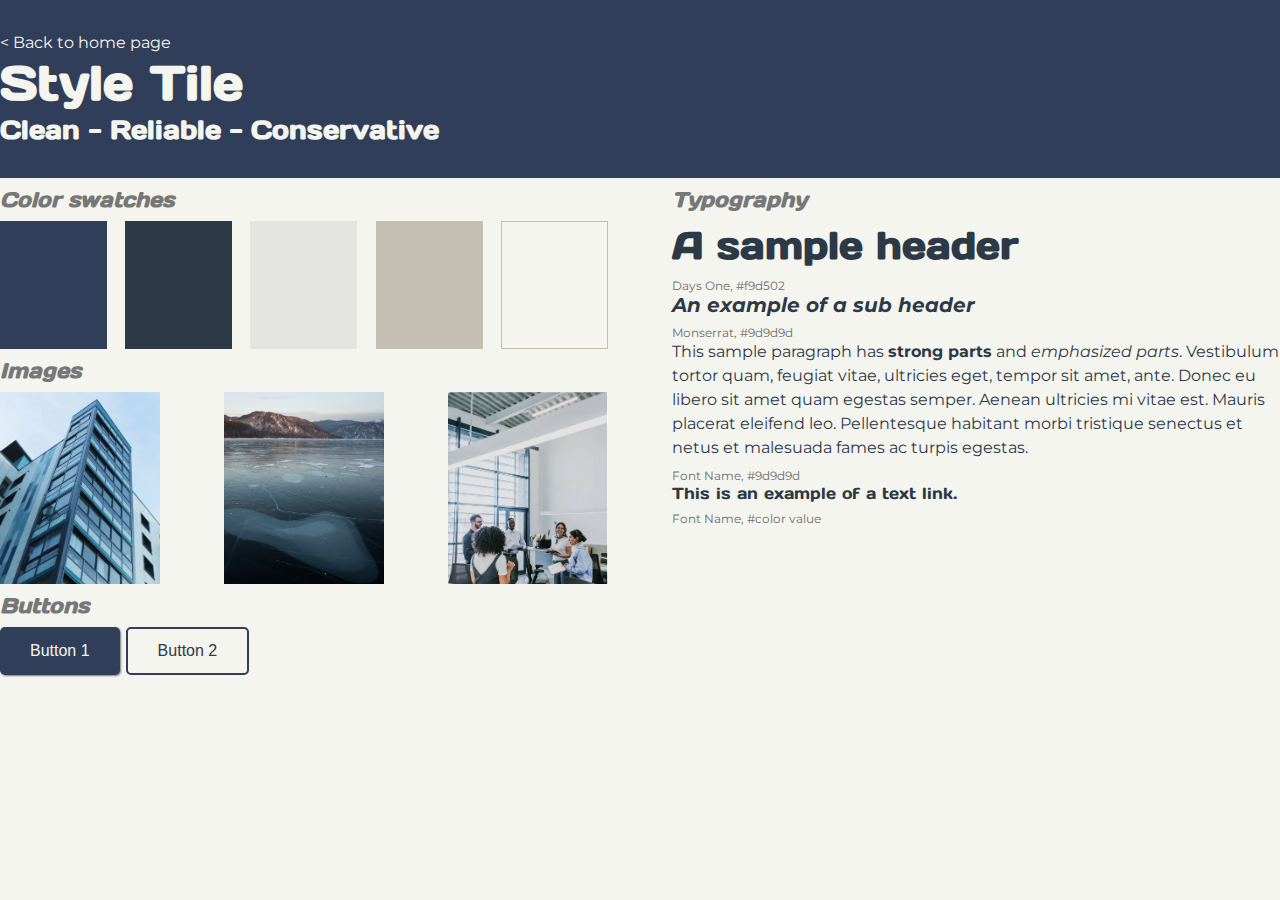
==== reliable-style-tile.html @ 51edc598 "first commit" ====
<!DOCTYPE html>
<html>
  <head>
    <meta charset="UTF-8" />
    <meta name="viewport" content="width=device-width" />
    <title>Style Tiles with CSS</title>
    <link rel="stylesheet" href="css/reliable-style.css" />
  </head>

  <body>
    <div class="full-width header-wrapper">
      <header>
        <a href="index.html"> < Back to home page </a>
        <h1>Style Tile</h1>
        <h2>Clean - Reliable - Conservative</h2>
      </header>
    </div>

    <main>
      <div class="column">
        <section class="swatches">
          <h3 class="section-heading">Color swatches</h3>
          <ul class="swatchgrid">
            <li class="color-swatch-1"></li>
            <li class="color-swatch-2"></li>
            <li class="color-swatch-3"></li>
            <li class="color-swatch-4"></li>
            <li class="color-swatch-5"></li>
          </ul>
        </section>
        <section class="textures">
          <h3 class="section-heading">Images</h3>
          <ul class="swatchgrid">
            <li class="texture-swatch-1"></li>
            <li class="texture-swatch-2"></li>
            <li class="texture-swatch-3"></li>
          </ul>
        </section>
        <section class="buttons">
          <h3 class="section-heading">Buttons</h3>
          <div>
            <button type="button" class="primary-button">Button 1</button>
            <button type="button" class="secondary-button">Button 2</button>
          </div>
        </section>
      </div>
      <!-- end .column -->

      <div class="column">
        <section class="typography-main">
          <h3 class="section-heading">Typography</h3>
          <h1 class="h1-sample">A sample header</h1>
          <p class="font-details-h1">
            <span class="font-name">Days One</span>,
            <span class="font-color">#f9d502</span>
          </p>
          <h2 class="h2-sample">An example of a sub header</h2>
          <p class="font-details-h2">
            <span class="font-name">Monserrat</span>,
            <span class="font-color">#9d9d9d</span>
          </p>
          <p class="typography-sample">
            This sample paragraph has <strong>strong parts</strong> and
            <em>emphasized parts</em>. Vestibulum tortor quam, feugiat vitae,
            ultricies eget, tempor sit amet, ante. Donec eu libero sit amet quam
            egestas semper. Aenean ultricies mi vitae est. Mauris placerat
            eleifend leo. Pellentesque habitant morbi tristique senectus et
            netus et malesuada fames ac turpis egestas.
          </p>
          <p class="font-details-p">
            <span class="font-name">Font Name</span>,
            <span class="font-color">#9d9d9d</span>
          </p>
          <a href="#" class="typography-sample"
            >This is an example of a text link.</a
          >
          <p class="font-details-a">
            <span class="font-name">Font Name</span>,
            <span class="font-color">#color value</span>
          </p>
        </section>
      </div>
      <!-- end .column -->
    </main>
  </body>
</html>
---- css/reliable-style.css ----
@import url("https://fonts.googleapis.com/css2?family=Days+One&family=Montserrat&display=swap");
@import url("https://fonts.googleapis.com/css2?family=Days+One&display=swap");

:root {
  --primary-blue: #313e59;
  --blue2: #2e3948;
  --secondary-beige: #c5beb3;
  --beige-light: #f4f5ee;
  --grey: #e4e5e0;

  --primary-font: "Days One", sans-serif;
  --secondary-font: "Montserrat", sans-serif;
}

* {
  box-sizing: border-box;
  margin: 0;
  padding: 0;
}

html {
  font-size: 100%;
  font-family: var(--primary-font);
}

body {
  background-color: var(--beige-light);
}

header,
main {
  max-width: 1300px;
  margin: 0 auto;
  padding: calc(2 * var(--white-space));
}

ul li {
  list-style: none;
}

.secondary-button {
  display: inline-block;
  padding: 13px 30px;
  font-size: 16px;
  border: none;
  background-color: var(--beige-light);
  border: 2px solid var(--primary-blue);
  outline: var(--primary-blue);
  color: var(--blue2);
  text-align: center;
  border-radius: 5px;
  cursor: pointer;
}

.secondary-button:hover {
  background-color: var(--primary-blue); /* Change to your preferred color */
  color: var(--beige-light);
}

.secondary-button:active {
  transform: scale(0.95);
}

.primary-button {
  display: inline-block;
  padding: 15px 30px;
  font-size: 16px;
  border: none;
  background-color: var(--primary-blue); /* Change to your preferred color */
  color: var(--beige-light);
  text-align: center;
  border-radius: 5px;
  cursor: pointer;
  box-shadow: 1px 1px 2px rgba(0, 0, 0, 0.5);
}

.primary-button:hover {
  background-color: var(--blue2);
}

.primary-button:active {
  transform: scale(0.95);
}

header a {
  font-family: var(--secondary-font);
  color: var(--beige-light);
  text-decoration: none;
  color: inherit;
}

.full-width {
  padding-top: 2rem;
  padding-bottom: 2rem;
  background: var(--primary-blue);
  width: 100%;
  color: var(--beige-light);
}

.header-wrapper h1 {
  font-size: 3rem;
  font-weight: bold;
}

.header-wrapper h2 {
  font-size: 1.6em;
}

.section-heading {
  font-style: italic;
  font-size: 1.3rem;
  color: #777;
  margin: 0.5rem 0;
}

ul {
  display: flex;
  justify-content: space-between;
}

.swatches li {
  margin-right: 5vw;
  height: 15vw;
  width: 20%;
}

ul li:last-child {
  margin-right: 0;
}

.color-swatch-1 {
  background-color: var(--primary-blue);
}

.color-swatch-2 {
  background-color: var(--blue2);
}

.color-swatch-4 {
  background-color: var(--secondary-beige);
}

.color-swatch-5 {
  background-color: var(--beige-light);
  border: 1px solid var(--secondary-beige);
}

.color-swatch-3 {
  background-color: var(--grey);
}

.textures li {
  height: 30vw;
  width: 40%;
  margin-right: 5vw;
}

.texture-swatch-1 {
  background: url(../assets/reliable1.png) no-repeat;
  background-size: 200%;
}

.texture-swatch-2 {
  background: url(../assets/reliable2.png) center no-repeat;
  background-size: 120%;
}

.texture-swatch-3 {
  background: url(../assets/reliable3.png) no-repeat;
  background-size: 100%;
}

.typography-main {
  color: var(--blue2);
}

.h1-sample {
  font-size: 2.4rem;
  font-weight: bold;
  color: var(--yellow);
}

.h2-sample {
  font-family: var(--secondary-font);
  font-style: italic;
  font-size: 1.25rem;
  color: var(--grey50);
}

p.typography-sample {
  font-family: var(--secondary-font);
  line-height: 1.5;
  max-width: 960px;
}

strong {
  font-weight: bold;
}

em {
  font-style: italic;
}

.column a {
  font-family: var(--primary-font);
  color: var(--blue2);
  text-decoration: none;
}

.column a:hover {
  color: var(--primary-blue);
}

p[class*="font-details-"] {
  margin-top: 0.5rem;
  margin-bottom: calc(2 * var(--white-space));
  font-size: 0.75rem;
  font-family: var(--secondary-font);
  color: #6f6f6f;
}


@media (min-width: 800px) {
  main {
    display: grid;
    grid-template-columns: 1fr 1fr;
    grid-gap: 4rem;
  }

  .swatches li {
    margin-right: 3%;
    height: 10vw;
    width: 20%;
  }

  .textures li {
    height: 15vw;
  }
}

@media (min-width: 900px) {
  .adjectives ul {
    flex-direction: row;
  }
}

/* Color Theme Swatches in Hex */
.Bright-Colours-for-a-Clean-City-1-hex {
  color: #3a558c;
}
.Bright-Colours-for-a-Clean-City-2-hex {
  color: #f2a71b;
}
.Bright-Colours-for-a-Clean-City-3-hex {
  color: #f28f16;
}
.Bright-Colours-for-a-Clean-City-4-hex {
  color: #f2c48d;
}
.Bright-Colours-for-a-Clean-City-5-hex {
  color: #8c391b;
}
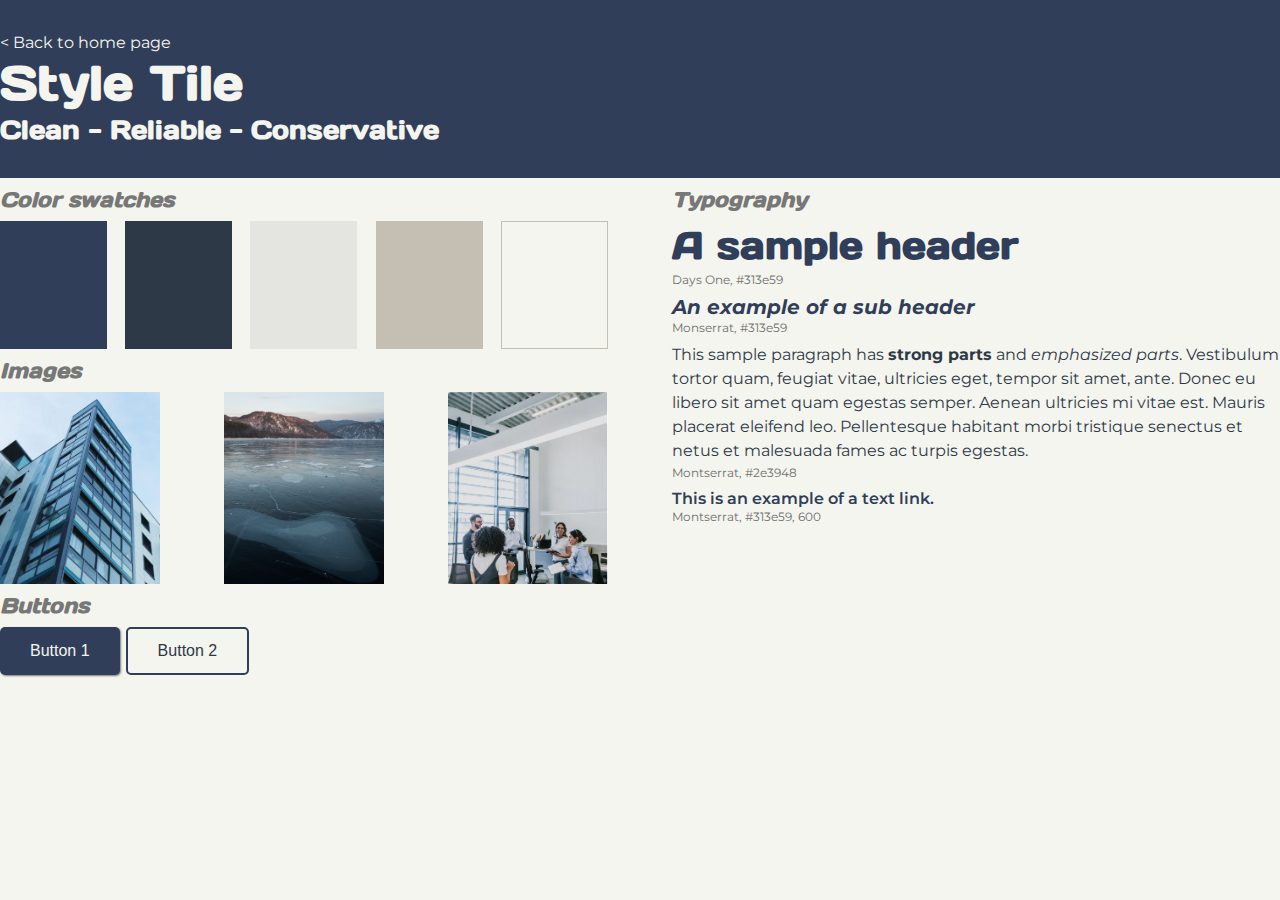
==== commit 27643bce: "fix: adjusted colors and naming" ====
--- a/reliable-style-tile.html
+++ b/reliable-style-tile.html
@@ -52,12 +52,12 @@
           <h1 class="h1-sample">A sample header</h1>
           <p class="font-details-h1">
             <span class="font-name">Days One</span>,
-            <span class="font-color">#f9d502</span>
+            <span class="font-color">#313e59</span>
           </p>
           <h2 class="h2-sample">An example of a sub header</h2>
           <p class="font-details-h2">
             <span class="font-name">Monserrat</span>,
-            <span class="font-color">#9d9d9d</span>
+            <span class="font-color">#313e59</span>
           </p>
           <p class="typography-sample">
             This sample paragraph has <strong>strong parts</strong> and
@@ -68,15 +68,15 @@
             netus et malesuada fames ac turpis egestas.
           </p>
           <p class="font-details-p">
-            <span class="font-name">Font Name</span>,
-            <span class="font-color">#9d9d9d</span>
+            <span class="font-name">Montserrat</span>,
+            <span class="font-color">#2e3948</span>
           </p>
           <a href="#" class="typography-sample"
             >This is an example of a text link.</a
           >
           <p class="font-details-a">
-            <span class="font-name">Font Name</span>,
-            <span class="font-color">#color value</span>
+            <span class="font-name">Montserrat</span>,
+            <span class="font-color">#313e59, 600</span>
           </p>
         </section>
       </div>
--- a/css/reliable-style.css
+++ b/css/reliable-style.css
@@ -177,14 +177,14 @@
 .h1-sample {
   font-size: 2.4rem;
   font-weight: bold;
-  color: var(--yellow);
+  color: var(--primary-blue);
 }
 
 .h2-sample {
   font-family: var(--secondary-font);
   font-style: italic;
   font-size: 1.25rem;
-  color: var(--grey50);
+  color: var(--primary-blue);
 }
 
 p.typography-sample {
@@ -202,23 +202,24 @@
 }
 
 .column a {
-  font-family: var(--primary-font);
-  color: var(--blue2);
+  font-family: var(--secondary-font);
+  color: var(--primary-blue);
   text-decoration: none;
+  font-weight: 600;
 }
 
 .column a:hover {
   color: var(--primary-blue);
+  text-decoration: underline;
 }
 
 p[class*="font-details-"] {
-  margin-top: 0.5rem;
-  margin-bottom: calc(2 * var(--white-space));
+  margin-top: 0.1rem;
+  margin-bottom: 0.5rem;
   font-size: 0.75rem;
   font-family: var(--secondary-font);
   color: #6f6f6f;
 }
-
 
 @media (min-width: 800px) {
   main {
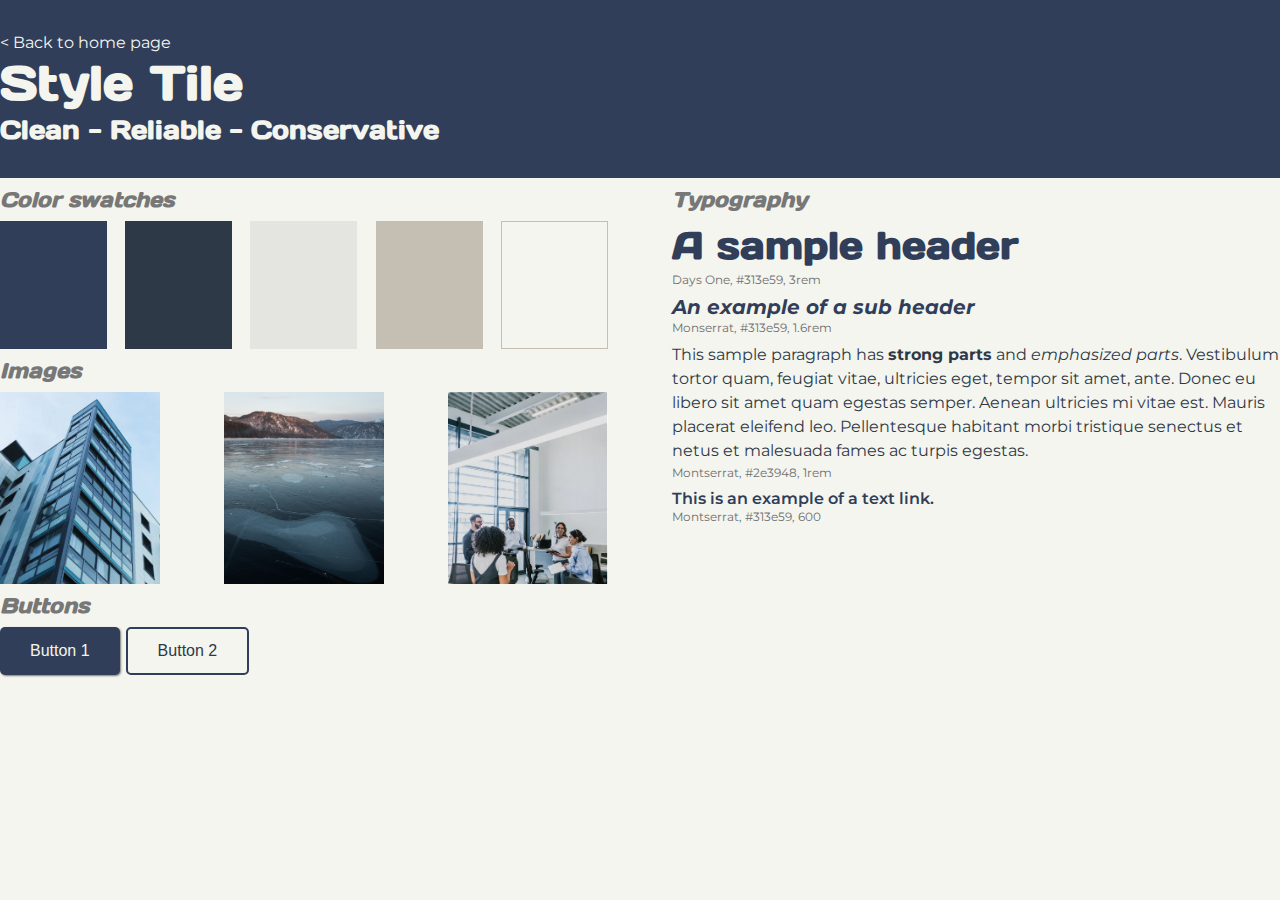
==== commit 2af4df86: "feat: updated styling and colors" ====
--- a/reliable-style-tile.html
+++ b/reliable-style-tile.html
@@ -52,12 +52,12 @@
           <h1 class="h1-sample">A sample header</h1>
           <p class="font-details-h1">
             <span class="font-name">Days One</span>,
-            <span class="font-color">#313e59</span>
+            <span class="font-color">#313e59, 3rem</span>
           </p>
           <h2 class="h2-sample">An example of a sub header</h2>
           <p class="font-details-h2">
             <span class="font-name">Monserrat</span>,
-            <span class="font-color">#313e59</span>
+            <span class="font-color">#313e59, 1.6rem</span>
           </p>
           <p class="typography-sample">
             This sample paragraph has <strong>strong parts</strong> and
@@ -69,7 +69,7 @@
           </p>
           <p class="font-details-p">
             <span class="font-name">Montserrat</span>,
-            <span class="font-color">#2e3948</span>
+            <span class="font-color">#2e3948, 1rem</span>
           </p>
           <a href="#" class="typography-sample"
             >This is an example of a text link.</a
--- a/css/reliable-style.css
+++ b/css/reliable-style.css
@@ -103,7 +103,7 @@
 }
 
 .header-wrapper h2 {
-  font-size: 1.6em;
+  font-size: 1.6rem;
 }
 
 .section-heading {
